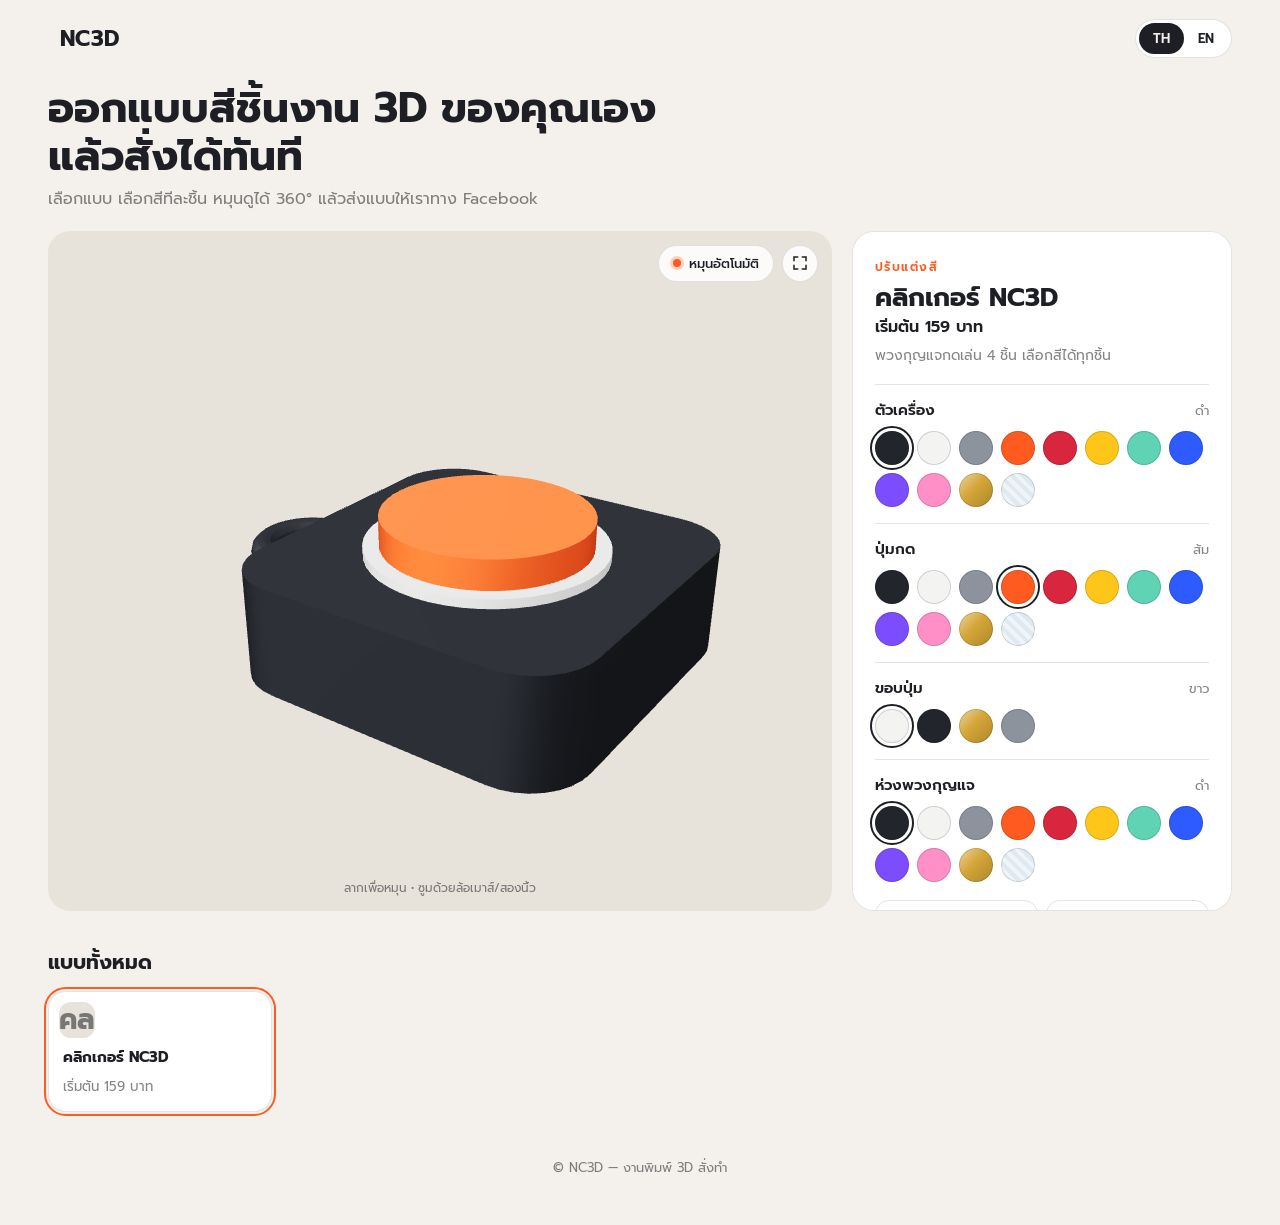
==== index.html @ 5f08d9d6 "Add NC3D 3MF color customizer with PHP/JSON CMS Public page previews 3MF models in 3D and lets custo" ====
<!doctype html>
<html lang="th">
<head>
  <meta charset="utf-8">
  <meta name="viewport" content="width=device-width, initial-scale=1, viewport-fit=cover">
  <title>NC3D</title>
  <meta name="description" content="NC3D — customize your 3D print colors">
  <link rel="icon" id="favicon" href="assets/img/favicon.svg">
  <link rel="preconnect" href="https://fonts.googleapis.com">
  <link rel="preconnect" href="https://fonts.gstatic.com" crossorigin>
  <link href="https://fonts.googleapis.com/css2?family=Prompt:wght@400;500;600;700&display=swap" rel="stylesheet">
  <link rel="stylesheet" href="assets/css/style.css">
  <script type="importmap">
  {
    "imports": {
      "three": "./assets/vendor/three/three.module.min.js",
      "three/addons/": "./assets/vendor/three/addons/"
    }
  }
  </script>
</head>
<body>
  <header class="topbar">
    <a class="brand" href="./">
      <img id="brandLogo" alt="" hidden>
      <span id="brandName" class="brand-name">NC3D</span>
    </a>
    <div class="lang" role="group" aria-label="Language">
      <button type="button" data-lang="th">TH</button>
      <button type="button" data-lang="en">EN</button>
    </div>
  </header>

  <section class="hero">
    <h1 id="tagline"></h1>
    <p id="intro"></p>
  </section>

  <main class="studio">
    <div class="stage" id="stage">
      <div class="stage-tools">
        <button type="button" id="btnRotate" class="chip" aria-pressed="true"><span class="dot"></span><span data-t="rotate"></span></button>
        <button type="button" id="btnFit" class="icon-btn" title="Fit">
          <svg viewBox="0 0 24 24" width="18" height="18"><path fill="none" stroke="currentColor" stroke-width="2" stroke-linecap="round" d="M4 9V4h5M20 9V4h-5M4 15v5h5M20 15v5h-5"/></svg>
        </button>
      </div>
      <div class="loader" id="loader" hidden>
        <div class="spinner"></div>
        <span data-t="loading"></span>
        <div class="bar"><i id="loaderBar"></i></div>
      </div>
      <div class="stage-error" id="stageError" hidden></div>
      <p class="hint" data-t="dragHint"></p>
    </div>

    <aside class="panel">
      <div class="panel-head">
        <span class="eyebrow" data-t="customize"></span>
        <h2 id="modelName"></h2>
        <p id="modelPrice" class="price"></p>
        <p id="modelDesc" class="desc"></p>
      </div>
      <div id="zones" class="zones"></div>
      <div class="actions">
        <button type="button" class="btn ghost" id="btnReset" data-t="reset"></button>
        <button type="button" class="btn ghost" id="btnRandom" data-t="random"></button>
        <button type="button" class="btn ghost" id="btnShot" data-t="screenshot"></button>
        <button type="button" class="btn ghost" id="btnShare" data-t="share"></button>
      </div>
      <button type="button" class="btn primary order" id="btnOrder">
        <svg viewBox="0 0 24 24" width="20" height="20" aria-hidden="true"><path fill="currentColor" d="M12 2C6.5 2 2 6.1 2 11.2c0 2.9 1.4 5.5 3.7 7.2V22l3.4-1.9c.9.3 1.9.4 2.9.4 5.5 0 10-4.1 10-9.2S17.5 2 12 2zm1 12.4-2.6-2.7-5 2.7 5.5-5.8 2.6 2.7 4.9-2.7-5.4 5.8z"/></svg>
        <span data-t="order"></span>
      </button>
      <p class="order-hint" data-t="orderHint"></p>
    </aside>
  </main>

  <section class="gallery-wrap">
    <h3 data-t="models"></h3>
    <div class="gallery" id="gallery"></div>
  </section>

  <footer class="footer" id="footer"></footer>
  <div class="toast" id="toast" role="status" aria-live="polite"></div>

  <script type="module" src="assets/js/app.js"></script>
</body>
</html>
---- assets/css/style.css ----
:root {
  --primary: #ff5a1f;
  --bg: #f4f1ec;
  --surface: #ffffff;
  --text: #1d1f24;
  --stage: #e7e2da;
  --muted: color-mix(in srgb, var(--text) 55%, transparent);
  --line: color-mix(in srgb, var(--text) 12%, transparent);
  --radius: 22px;
  --font: 'Prompt', system-ui, -apple-system, 'Segoe UI', sans-serif;
}
* { box-sizing: border-box; }
html, body { margin: 0; }
body {
  background: var(--bg);
  color: var(--text);
  font-family: var(--font);
  -webkit-font-smoothing: antialiased;
  min-height: 100vh;
}
button { font: inherit; color: inherit; cursor: pointer; }
img { max-width: 100%; display: block; }

.topbar {
  display: flex; align-items: center; justify-content: space-between;
  padding: 18px clamp(16px, 4vw, 48px);
  max-width: 1400px; margin: 0 auto;
}
.brand { display: flex; align-items: center; gap: 12px; text-decoration: none; color: inherit; }
.brand img { height: 40px; width: auto; }
.brand-name { font-weight: 700; font-size: 22px; letter-spacing: .02em; }
.lang { display: flex; background: var(--surface); border: 1px solid var(--line); border-radius: 999px; padding: 3px; }
.lang button { border: 0; background: none; padding: 6px 14px; border-radius: 999px; font-size: 13px; font-weight: 600; }
.lang button.on { background: var(--text); color: var(--bg); }

.hero { max-width: 1400px; margin: 0 auto; padding: 8px clamp(16px, 4vw, 48px) 20px; }
.hero h1 { margin: 0 0 6px; font-size: clamp(24px, 4vw, 42px); line-height: 1.15; font-weight: 700; max-width: 22ch; }
.hero p { margin: 0; color: var(--muted); max-width: 60ch; }

.studio {
  max-width: 1400px; margin: 0 auto;
  padding: 0 clamp(16px, 4vw, 48px);
  display: grid; gap: 20px;
  grid-template-columns: minmax(0, 1fr) 380px;
}
.stage {
  position: relative; background: var(--stage);
  border-radius: var(--radius); overflow: hidden;
  min-height: 560px; height: calc(100vh - 220px); max-height: 760px;
  touch-action: none;
}
.stage canvas { display: block; }
.stage-tools { position: absolute; top: 14px; right: 14px; display: flex; gap: 8px; z-index: 2; }
.chip, .icon-btn {
  display: inline-flex; align-items: center; gap: 8px;
  background: color-mix(in srgb, var(--surface) 85%, transparent);
  backdrop-filter: blur(8px);
  border: 1px solid var(--line); border-radius: 999px;
  padding: 8px 14px; font-size: 13px; font-weight: 500;
}
.icon-btn { padding: 8px; }
.chip .dot { width: 8px; height: 8px; border-radius: 50%; background: var(--muted); }
.chip[aria-pressed="true"] .dot { background: var(--primary); box-shadow: 0 0 0 3px color-mix(in srgb, var(--primary) 25%, transparent); }
.hint {
  position: absolute; left: 50%; bottom: 14px; transform: translateX(-50%);
  margin: 0; font-size: 12px; color: var(--muted); white-space: nowrap; pointer-events: none;
}
.loader {
  position: absolute; inset: 0; display: flex; flex-direction: column; gap: 12px;
  align-items: center; justify-content: center; font-size: 14px; color: var(--muted); z-index: 3;
  background: color-mix(in srgb, var(--stage) 70%, transparent);
}
.loader[hidden], .stage-error[hidden] { display: none; }
.spinner { width: 34px; height: 34px; border-radius: 50%; border: 3px solid var(--line); border-top-color: var(--primary); animation: spin .8s linear infinite; }
.bar { width: 160px; height: 4px; background: var(--line); border-radius: 4px; overflow: hidden; }
.bar i { display: block; height: 100%; width: 0; background: var(--primary); transition: width .15s; }
@keyframes spin { to { transform: rotate(360deg); } }
.stage-error { position: absolute; inset: 0; display: flex; align-items: center; justify-content: center; padding: 24px; text-align: center; color: #b42318; z-index: 3; }

.panel {
  background: var(--surface); border-radius: var(--radius);
  padding: 22px; display: flex; flex-direction: column; gap: 18px;
  border: 1px solid var(--line);
  max-height: calc(100vh - 220px); min-height: 560px; overflow: auto;
}
.eyebrow { font-size: 12px; text-transform: uppercase; letter-spacing: .12em; color: var(--primary); font-weight: 600; }
.panel-head h2 { margin: 4px 0 2px; font-size: 26px; line-height: 1.2; }
.price { margin: 0; font-weight: 600; }
.price:empty, .desc:empty { display: none; }
.desc { margin: 6px 0 0; color: var(--muted); font-size: 14px; line-height: 1.55; }

.zones { display: flex; flex-direction: column; gap: 16px; }
.zone { border-top: 1px solid var(--line); padding-top: 14px; }
.zone-head { display: flex; justify-content: space-between; align-items: baseline; gap: 8px; margin-bottom: 10px; }
.zone-head b { font-weight: 600; font-size: 15px; }
.zone-head span { font-size: 13px; color: var(--muted); }
.swatches { display: flex; flex-wrap: wrap; gap: 8px; }
.swatch {
  width: 34px; height: 34px; border-radius: 50%; border: 0; padding: 0;
  position: relative; box-shadow: inset 0 0 0 1px rgba(0,0,0,.15);
  transition: transform .12s;
}
.swatch:hover { transform: scale(1.08); }
.swatch.on::after {
  content: ''; position: absolute; inset: -5px; border-radius: 50%;
  border: 2px solid var(--text);
}
.swatch.f-silk, .swatch.f-metal { background-image: linear-gradient(135deg, rgba(255,255,255,.55), rgba(255,255,255,0) 45%, rgba(0,0,0,.18)); }
.swatch.f-translucent { background-image: repeating-linear-gradient(45deg, rgba(255,255,255,.5) 0 4px, rgba(255,255,255,0) 4px 8px); }
.swatch:focus-visible { outline: 3px solid var(--primary); outline-offset: 4px; }

.actions { display: grid; grid-template-columns: 1fr 1fr; gap: 8px; margin-top: auto; }
.btn { border: 1px solid var(--line); border-radius: 14px; padding: 11px 14px; background: none; font-weight: 500; font-size: 14px; }
.btn.ghost:hover { background: color-mix(in srgb, var(--text) 5%, transparent); }
.btn.primary {
  background: var(--primary); color: #fff; border: 0;
  display: flex; align-items: center; justify-content: center; gap: 10px;
  padding: 16px; font-size: 16px; font-weight: 600; border-radius: 16px;
  box-shadow: 0 10px 24px -10px color-mix(in srgb, var(--primary) 70%, transparent);
}
.btn.primary:hover { filter: brightness(1.05); }
.order-hint { margin: -8px 0 0; font-size: 12px; color: var(--muted); text-align: center; }

.gallery-wrap { max-width: 1400px; margin: 0 auto; padding: 36px clamp(16px, 4vw, 48px) 10px; }
.gallery-wrap h3 { margin: 0 0 14px; font-size: 20px; }
.gallery { display: grid; gap: 16px; grid-template-columns: repeat(auto-fill, minmax(190px, 1fr)); }
.card {
  background: var(--surface); border: 1px solid var(--line); border-radius: 18px;
  padding: 10px; text-align: left; display: flex; flex-direction: column; gap: 8px;
  transition: transform .15s, box-shadow .15s;
}
.card:hover { transform: translateY(-2px); box-shadow: 0 14px 30px -18px rgba(0,0,0,.35); }
.card.on { outline: 2px solid var(--primary); outline-offset: 2px; }
.card .thumb { aspect-ratio: 1; border-radius: 12px; background: var(--stage); overflow: hidden; display: flex; align-items: center; justify-content: center; font-weight: 700; font-size: 28px; color: var(--muted); }
.card .thumb img { width: 100%; height: 100%; object-fit: cover; }
.card b { font-size: 15px; padding: 0 4px; }
.card small { color: var(--muted); padding: 0 4px 4px; }
.empty { color: var(--muted); }

.footer { text-align: center; color: var(--muted); font-size: 13px; padding: 36px 16px 48px; }
.footer a { color: inherit; }

.toast {
  position: fixed; left: 50%; bottom: 24px; transform: translate(-50%, 20px);
  background: var(--text); color: var(--bg); padding: 12px 18px; border-radius: 12px;
  font-size: 14px; opacity: 0; pointer-events: none; transition: .25s; z-index: 50;
  max-width: calc(100vw - 32px);
}
.toast.show { opacity: 1; transform: translate(-50%, 0); }

@media (max-width: 960px) {
  .studio { grid-template-columns: 1fr; }
  .stage { height: 62vh; min-height: 340px; }
  .panel { max-height: none; min-height: 0; }
}
@media (max-width: 480px) {
  .gallery { grid-template-columns: repeat(2, 1fr); gap: 10px; }
  .panel { padding: 18px; }
  .hint { font-size: 11px; }
}
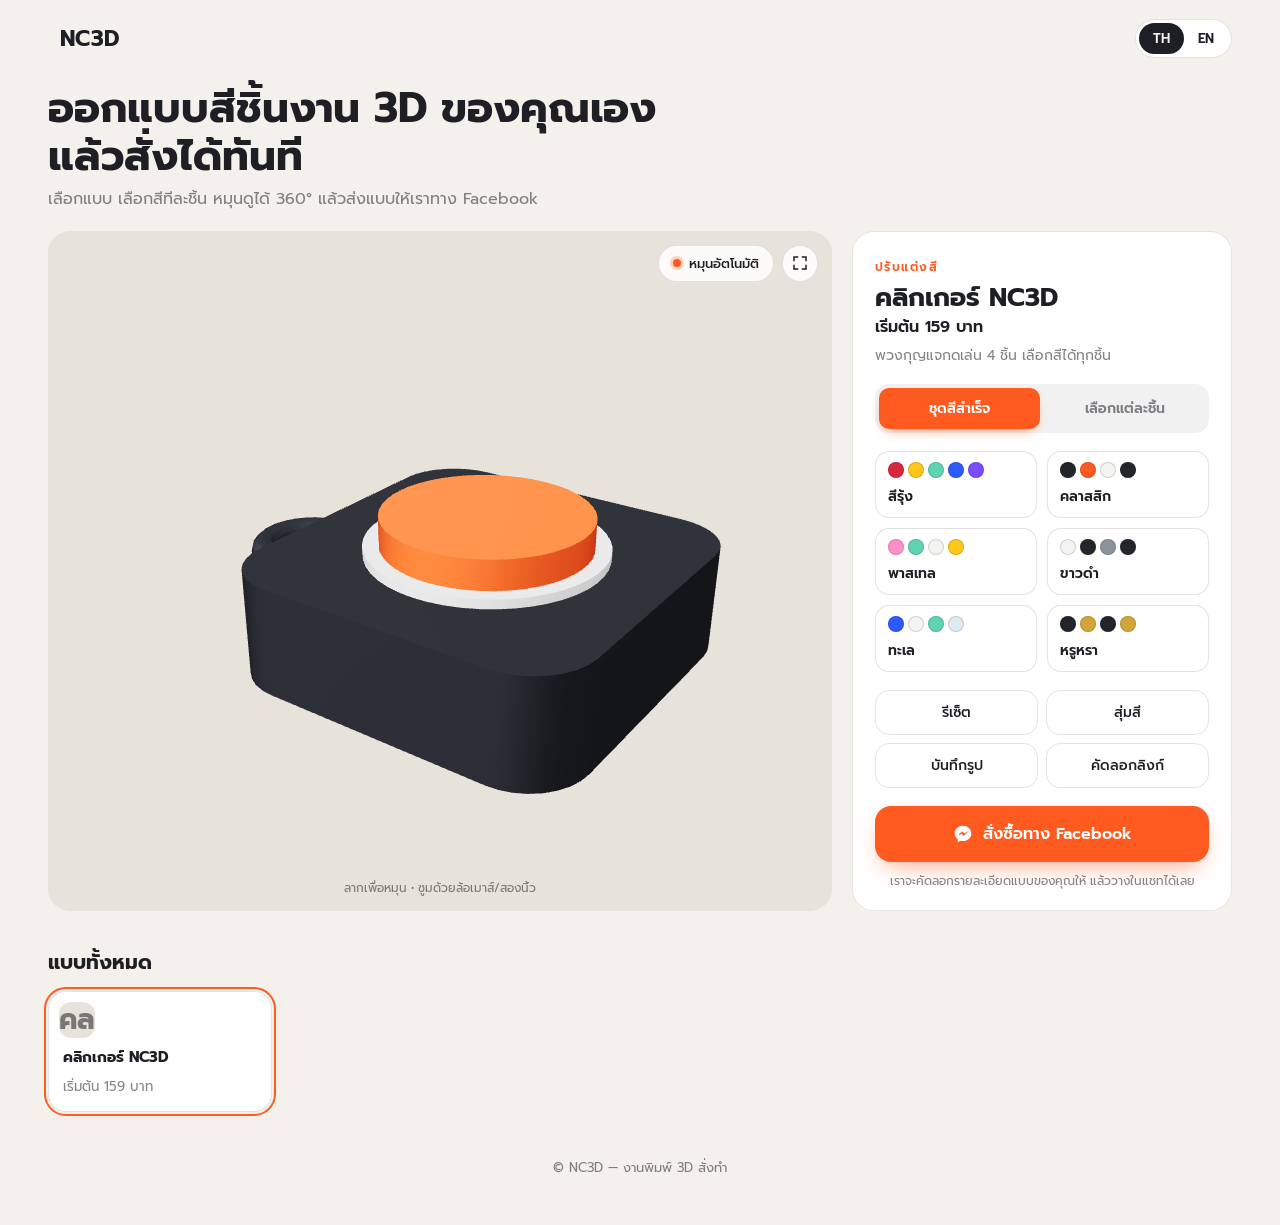
==== commit 93a41b37: "Add color palettes and always show color choices Customers can pick a ready-made palette (one tap co" ====
--- a/index.html
+++ b/index.html
@@ -60,7 +60,13 @@
         <p id="modelPrice" class="price"></p>
         <p id="modelDesc" class="desc"></p>
       </div>
+      <div class="mode-tabs" id="modeTabs" role="tablist" hidden>
+        <button type="button" role="tab" data-mode="palette" data-t="paletteTab"></button>
+        <button type="button" role="tab" data-mode="parts" data-t="partsTab"></button>
+      </div>
+      <div id="palettes" class="palettes" hidden></div>
       <div id="zones" class="zones"></div>
+      <p id="panelNote" class="panel-note" hidden></p>
       <div class="actions">
         <button type="button" class="btn ghost" id="btnReset" data-t="reset"></button>
         <button type="button" class="btn ghost" id="btnRandom" data-t="random"></button>
--- a/assets/css/style.css
+++ b/assets/css/style.css
@@ -89,6 +89,22 @@
 .price:empty, .desc:empty { display: none; }
 .desc { margin: 6px 0 0; color: var(--muted); font-size: 14px; line-height: 1.55; }
 
+.mode-tabs { display: grid; grid-template-columns: 1fr 1fr; background: color-mix(in srgb, var(--text) 6%, transparent); border-radius: 14px; padding: 4px; gap: 4px; }
+.mode-tabs[hidden], .palettes[hidden], .zones[hidden], .panel-note[hidden] { display: none; }
+.mode-tabs button { border: 0; background: none; padding: 10px; border-radius: 10px; font-weight: 600; font-size: 14px; color: var(--muted); }
+.mode-tabs button.on { background: var(--primary); color: #fff; box-shadow: 0 6px 14px -8px var(--primary); }
+.palettes { display: grid; grid-template-columns: repeat(auto-fill, minmax(140px, 1fr)); gap: 10px; }
+.pal {
+  border: 1.5px solid var(--line); background: var(--surface); border-radius: 14px;
+  padding: 10px 12px; text-align: left; display: flex; flex-direction: column; gap: 8px;
+  transition: border-color .15s, background .15s;
+}
+.pal:hover { border-color: color-mix(in srgb, var(--primary) 50%, var(--line)); }
+.pal.on { border-color: var(--primary); background: color-mix(in srgb, var(--primary) 7%, var(--surface)); }
+.pal .dots { display: flex; gap: 4px; flex-wrap: wrap; }
+.pal .dots i { width: 16px; height: 16px; border-radius: 50%; box-shadow: inset 0 0 0 1px rgba(0,0,0,.15); }
+.pal b { font-size: 14px; font-weight: 600; }
+.panel-note { margin: 0; font-size: 13px; color: #b42318; background: #fdecea; padding: 10px 12px; border-radius: 10px; }
 .zones { display: flex; flex-direction: column; gap: 16px; }
 .zone { border-top: 1px solid var(--line); padding-top: 14px; }
 .zone-head { display: flex; justify-content: space-between; align-items: baseline; gap: 8px; margin-bottom: 10px; }
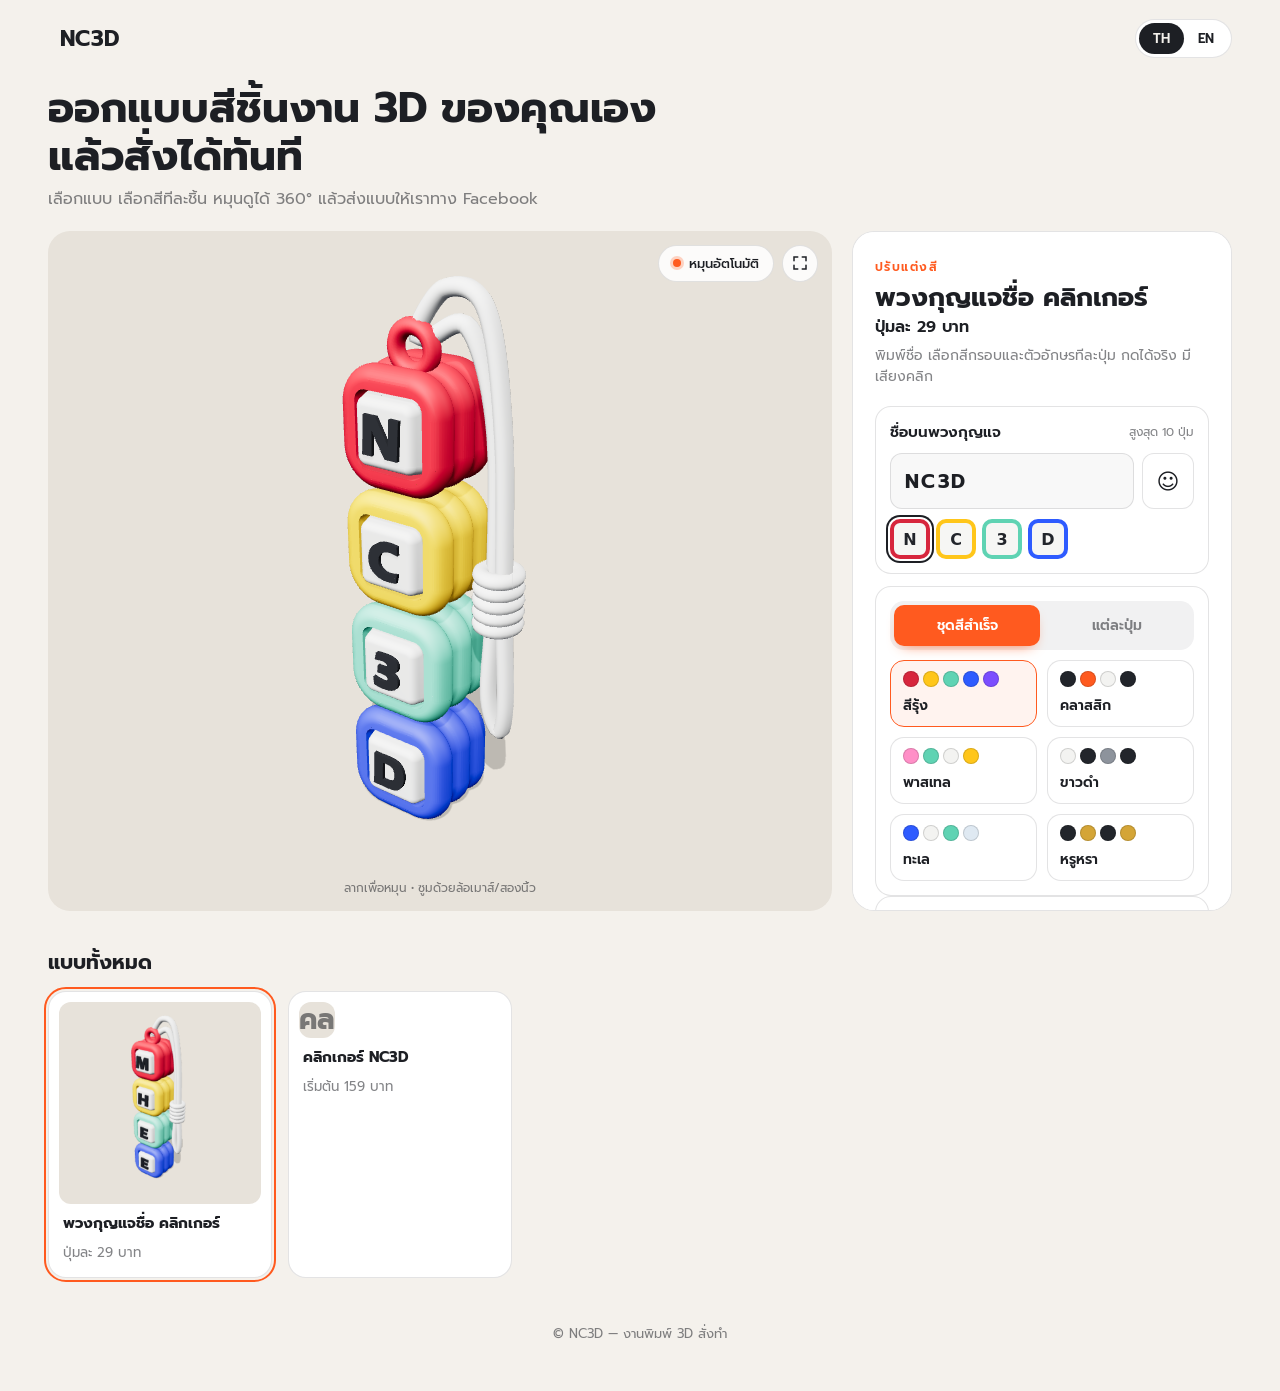
==== commit cf1f9e97: "Add Name Clicker model type built from real 3MF parts Customers type a name and the keychain is asse" ====
--- a/index.html
+++ b/index.html
@@ -60,6 +60,7 @@
         <p id="modelPrice" class="price"></p>
         <p id="modelDesc" class="desc"></p>
       </div>
+      <div id="clickerPanel" class="clicker-panel" hidden></div>
       <div class="mode-tabs" id="modeTabs" role="tablist" hidden>
         <button type="button" role="tab" data-mode="palette" data-t="paletteTab"></button>
         <button type="button" role="tab" data-mode="parts" data-t="partsTab"></button>
--- a/assets/css/style.css
+++ b/assets/css/style.css
@@ -174,3 +174,40 @@
   .panel { padding: 18px; }
   .hint { font-size: 11px; }
 }
+
+/* ---------- Name clicker panel ---------- */
+.clicker-panel { display: flex; flex-direction: column; gap: 12px; }
+.clicker-panel[hidden] { display: none; }
+.cl-card { border: 1px solid var(--line); border-radius: 16px; padding: 14px; display: flex; flex-direction: column; gap: 10px; background: var(--surface); }
+.cl-head { display: flex; justify-content: space-between; align-items: center; gap: 8px; }
+.cl-head b { font-size: 15px; font-weight: 600; }
+.cl-head span { font-size: 12px; color: var(--muted); }
+.cl-sub { display: flex; justify-content: space-between; align-items: baseline; font-size: 13px; color: var(--muted); margin-top: 4px; }
+.cl-sub .link { border: 0; background: none; color: var(--primary); font-weight: 600; font-size: 12px; padding: 0; }
+.name-row { display: flex; gap: 8px; }
+.name-input {
+  flex: 1; min-width: 0; font: inherit; font-size: 20px; font-weight: 700; letter-spacing: .12em;
+  padding: 12px 14px; border: 1.5px solid var(--line); border-radius: 12px; background: color-mix(in srgb, var(--text) 3%, var(--surface)); color: var(--text);
+  text-transform: uppercase;
+}
+.name-input:focus { outline: none; border-color: var(--primary); }
+.name-input::placeholder { font-size: 13px; font-weight: 400; letter-spacing: 0; text-transform: none; }
+.sym-toggle { width: 52px; border: 1.5px solid var(--line); border-radius: 12px; background: var(--surface); font-size: 22px; }
+.sym-drawer { display: flex; flex-wrap: wrap; gap: 6px; }
+.sym-drawer[hidden] { display: none; }
+.sym { width: 40px; height: 40px; border: 1px solid var(--line); border-radius: 10px; background: var(--surface); font-size: 18px; }
+.sym:hover { border-color: var(--primary); }
+.slot-strip { display: flex; gap: 6px; flex-wrap: wrap; }
+.slot-strip:empty { display: none; }
+.slot {
+  width: 40px; height: 40px; border-radius: 10px; border: 4px solid var(--f); background: #f6f6f4;
+  color: var(--l); font-weight: 800; font-size: 16px; display: flex; align-items: center; justify-content: center; padding: 0;
+}
+.slot.on { box-shadow: 0 0 0 2px var(--surface), 0 0 0 4px var(--text); }
+.row-nav { display: flex; align-items: center; gap: 10px; }
+.row-nav .nav { width: 30px; height: 30px; border-radius: 50%; border: 1px solid var(--line); background: var(--surface); font-size: 18px; line-height: 1; }
+.cl-price { flex-direction: row; justify-content: space-between; align-items: center; }
+.cl-price b { font-size: 22px; color: var(--primary); }
+.cl-price span { font-size: 13px; color: var(--muted); }
+.tap-hint { margin: 0; font-size: 12px; color: var(--muted); text-align: center; }
+.clicker-panel .mode-tabs { margin: 0; }
